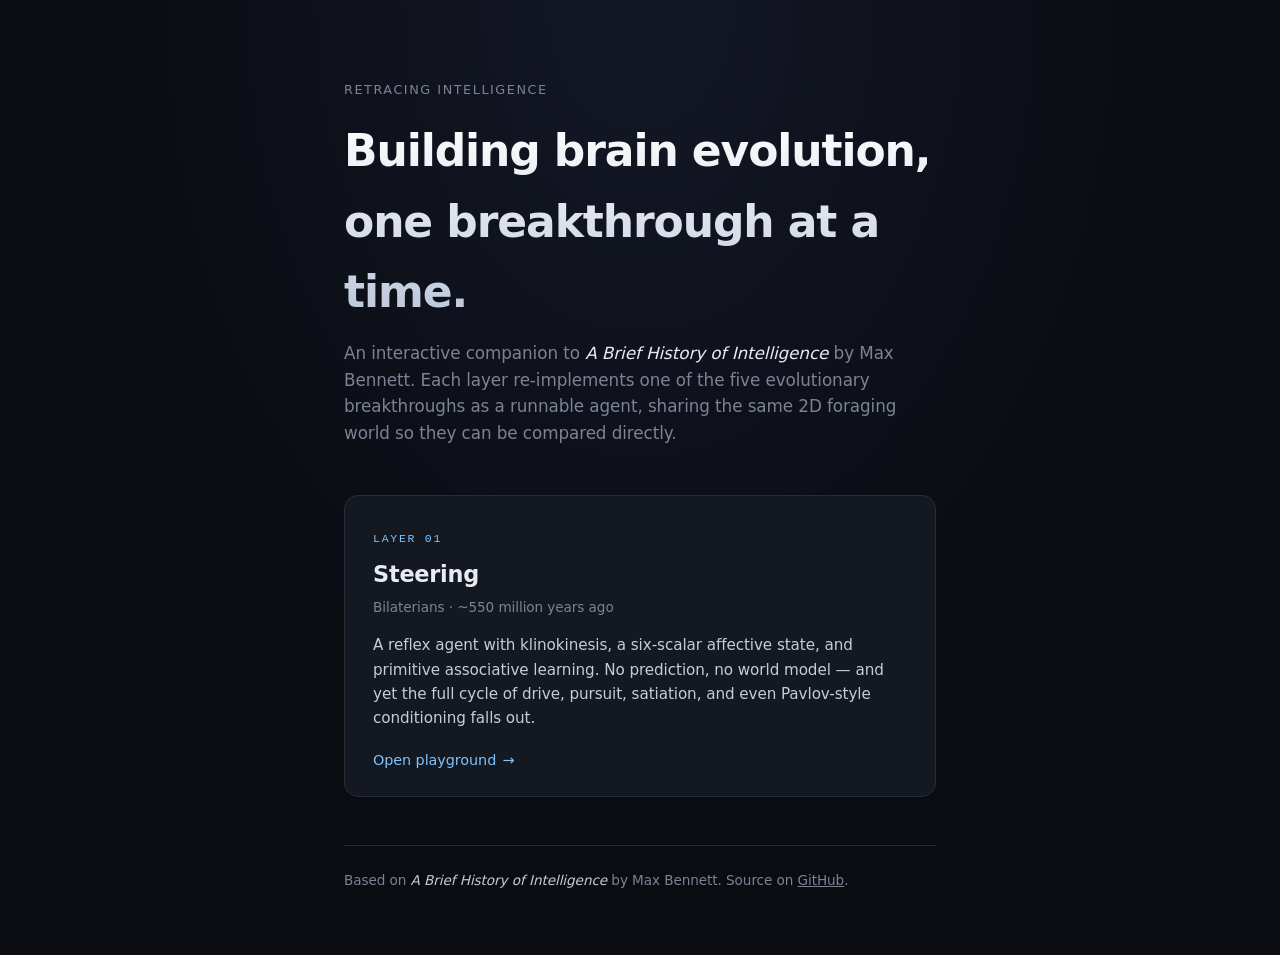
==== index.html @ 1cb4fbeb "Initial commit — Layer 1 (Steering) complete, landing page scaffold - Project landing page at repo r" ====
<!DOCTYPE html>
<html lang="en">
<head>
  <meta charset="UTF-8" />
  <title>Retracing Intelligence</title>
  <meta name="viewport" content="width=device-width, initial-scale=1" />
  <style>
    :root {
      --bg: #0a0c12;
      --panel: #141821;
      --panel-2: #1a1f2b;
      --border: #252b3a;
      --fg: #e8ecf2;
      --muted: #7b8394;
      --accent: #7cc4ff;
    }

    * { box-sizing: border-box; }

    html, body {
      margin: 0;
      padding: 0;
      background:
        radial-gradient(ellipse at top, #141826 0%, #0a0c12 60%) no-repeat fixed,
        var(--bg);
      color: var(--fg);
      font-family: system-ui, -apple-system, "Segoe UI", Roboto, sans-serif;
      line-height: 1.6;
      letter-spacing: -0.005em;
      font-feature-settings: "ss01", "cv11";
      min-height: 100vh;
    }

    main {
      max-width: 640px;
      margin: 0 auto;
      padding: 5rem 1.5rem 4rem;
    }

    .eyebrow {
      font-size: 0.8rem;
      font-weight: 500;
      text-transform: uppercase;
      letter-spacing: 0.12em;
      color: var(--muted);
      margin-bottom: 1rem;
    }

    h1 {
      margin: 0 0 0.75rem 0;
      font-size: 2.75rem;
      font-weight: 600;
      letter-spacing: -0.025em;
      background: linear-gradient(180deg, #ffffff 0%, #b8c4d8 100%);
      -webkit-background-clip: text;
      background-clip: text;
      color: transparent;
    }

    .lede {
      color: var(--muted);
      font-size: 1.05rem;
      margin: 0 0 3rem 0;
      max-width: 54ch;
    }

    .lede em {
      color: var(--fg);
      font-style: italic;
    }

    .layer-card {
      display: block;
      background: var(--panel);
      border: 1px solid var(--border);
      border-radius: 14px;
      padding: 1.75rem 1.75rem 1.5rem;
      text-decoration: none;
      color: inherit;
      transition: all 180ms cubic-bezier(0.4, 0, 0.2, 1);
      position: relative;
      overflow: hidden;
    }

    .layer-card::before {
      content: "";
      position: absolute;
      inset: 0;
      background: linear-gradient(135deg, rgba(124, 196, 255, 0.06) 0%, transparent 50%);
      opacity: 0;
      transition: opacity 180ms;
      pointer-events: none;
    }

    .layer-card:hover {
      border-color: #3a4256;
      transform: translateY(-2px);
      box-shadow: 0 10px 30px rgba(0, 0, 0, 0.3);
    }

    .layer-card:hover::before { opacity: 1; }

    .layer-num {
      display: inline-block;
      font-family: ui-monospace, "SF Mono", Menlo, Consolas, monospace;
      font-size: 0.72rem;
      color: var(--accent);
      letter-spacing: 0.15em;
      text-transform: uppercase;
      margin-bottom: 0.5rem;
    }

    .layer-title {
      margin: 0 0 0.3rem 0;
      font-size: 1.4rem;
      font-weight: 600;
      letter-spacing: -0.01em;
    }

    .layer-era {
      font-size: 0.85rem;
      color: var(--muted);
      margin-bottom: 0.9rem;
    }

    .layer-blurb {
      color: #c5ccd9;
      font-size: 0.95rem;
      margin: 0 0 1rem 0;
    }

    .layer-cta {
      display: inline-flex;
      align-items: center;
      gap: 0.4rem;
      color: var(--accent);
      font-size: 0.9rem;
      font-weight: 500;
    }

    .layer-cta::after {
      content: "→";
      transition: transform 180ms;
    }

    .layer-card:hover .layer-cta::after {
      transform: translateX(3px);
    }

    footer {
      margin-top: 3rem;
      padding-top: 1.5rem;
      border-top: 1px solid var(--border);
      color: var(--muted);
      font-size: 0.85rem;
    }

    footer a { color: var(--muted); }
    footer a:hover { color: var(--fg); }
    footer em { color: #c5ccd9; font-style: italic; }

    @media (max-width: 680px) {
      main { padding: 3rem 1rem 3rem; }
      h1 { font-size: 2rem; }
    }
  </style>
</head>
<body>
  <main>
    <div class="eyebrow">Retracing Intelligence</div>
    <h1>Building brain evolution, one breakthrough at a time.</h1>
    <p class="lede">
      An interactive companion to <em>A Brief History of Intelligence</em> by Max Bennett.
      Each layer re-implements one of the five evolutionary breakthroughs as a runnable agent,
      sharing the same 2D foraging world so they can be compared directly.
    </p>

    <a class="layer-card" href="./layer-1-steering/">
      <div class="layer-num">Layer 01</div>
      <h2 class="layer-title">Steering</h2>
      <div class="layer-era">Bilaterians · ~550 million years ago</div>
      <p class="layer-blurb">
        A reflex agent with klinokinesis, a six-scalar affective state, and primitive
        associative learning. No prediction, no world model — and yet the full cycle of
        drive, pursuit, satiation, and even Pavlov-style conditioning falls out.
      </p>
      <span class="layer-cta">Open playground</span>
    </a>

    <footer>
      Based on <em>A Brief History of Intelligence</em> by Max Bennett.
      Source on <a href="https://github.com/">GitHub</a>.
    </footer>
  </main>
</body>
</html>
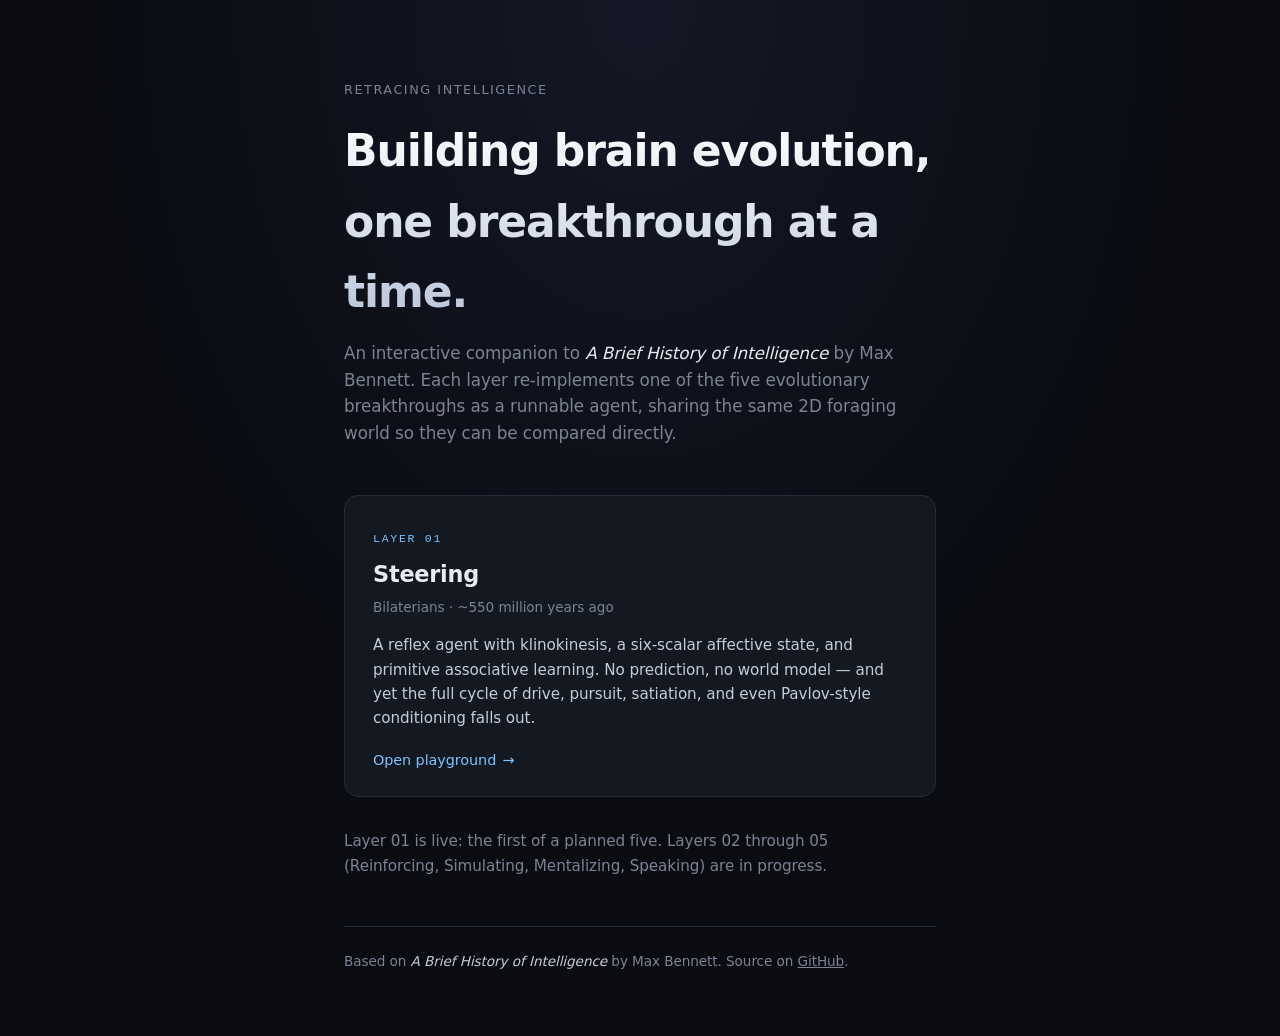
==== commit 1aab880d: "Landing: state Layer 1 is first of a planned five, layers 2-5 in progress Co-Authored-By: Claude Fab" ====
--- a/index.html
+++ b/index.html
@@ -187,9 +187,14 @@
       <span class="layer-cta">Open playground</span>
     </a>
 
+    <p class="lede" style="margin-top: 2rem; font-size: 0.95rem;">
+      Layer 01 is live: the first of a planned five. Layers 02 through 05
+      (Reinforcing, Simulating, Mentalizing, Speaking) are in progress.
+    </p>
+
     <footer>
       Based on <em>A Brief History of Intelligence</em> by Max Bennett.
-      Source on <a href="https://github.com/">GitHub</a>.
+      Source on <a href="https://github.com/trinav-code/retracing-intelligence">GitHub</a>.
     </footer>
   </main>
 </body>
